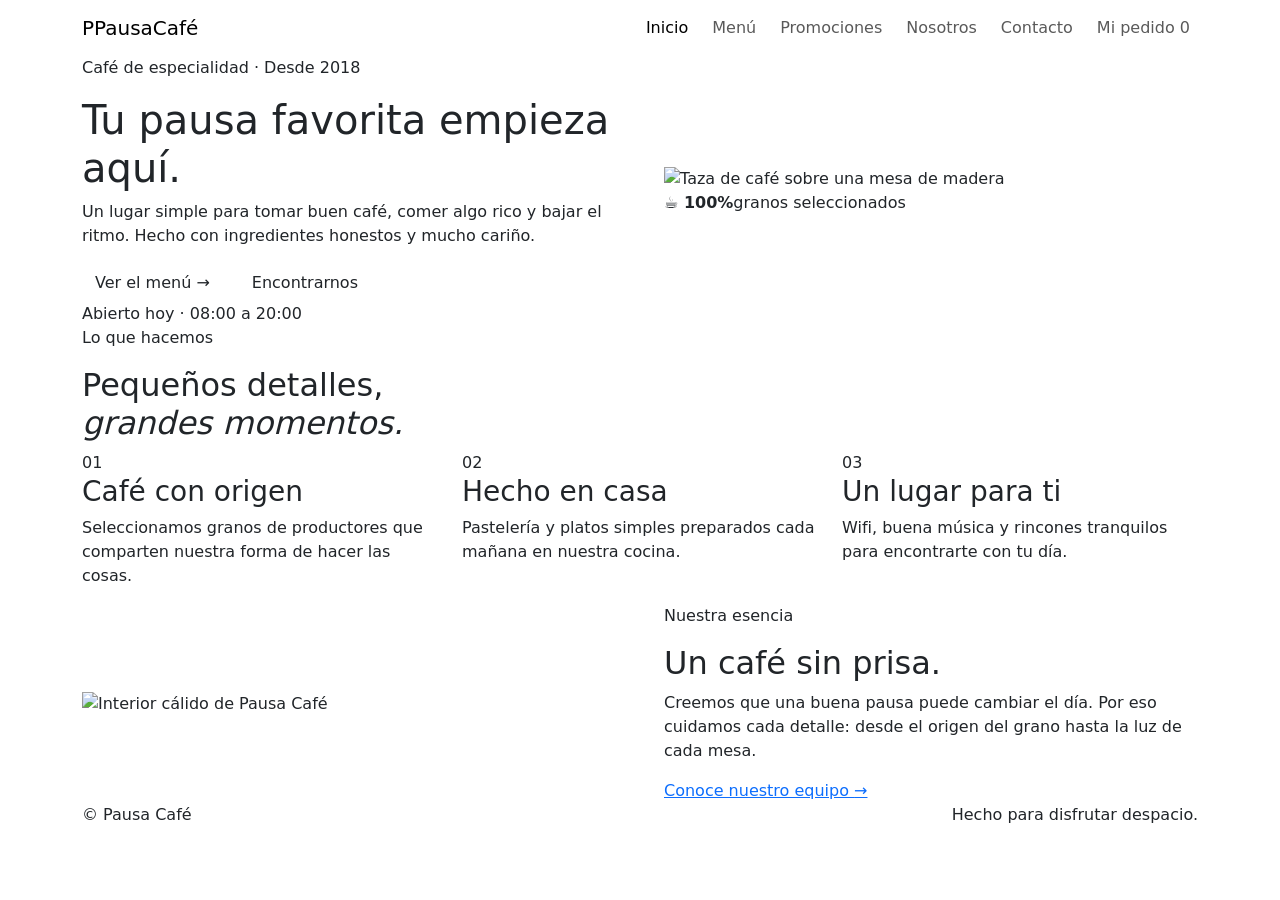
==== Sprint 1/Pagina de prueba/pages/index.html @ 15c8da23 "Portal web v1" ====
<!doctype html>
<html lang="es">
<head>
  <meta charset="utf-8">
  <meta name="viewport" content="width=device-width, initial-scale=1">
  <meta name="description" content="Pausa Café: café de especialidad, pastelería artesanal y un espacio para disfrutar.">
  <title>Pausa Café | Inicio</title>
  <link rel="preconnect" href="https://fonts.googleapis.com">
  <link rel="preconnect" href="https://fonts.gstatic.com" crossorigin>
  <link href="https://fonts.googleapis.com/css2?family=DM+Sans:wght@400;500;600;700&family=Playfair+Display:wght@600;700&display=swap" rel="stylesheet">
  <link href="https://cdn.jsdelivr.net/npm/bootstrap@5.3.3/dist/css/bootstrap.min.css" rel="stylesheet">
  <link rel="stylesheet" href="css/styles.css">
</head>
<body>
  <header class="site-header">
    <nav class="navbar navbar-expand-lg">
      <div class="container">
        <a class="navbar-brand" href="index.html"><span class="brand-mark">P</span><span>Pausa<span class="brand-light">Café</span></span></a>
        <button class="navbar-toggler" type="button" data-bs-toggle="collapse" data-bs-target="#mainNav" aria-label="Abrir navegación"><span class="navbar-toggler-icon"></span></button>
        <div class="collapse navbar-collapse" id="mainNav">
          <ul class="navbar-nav ms-auto align-items-lg-center gap-lg-2">
            <li class="nav-item"><a class="nav-link active" href="index.html">Inicio</a></li>
            <li class="nav-item"><a class="nav-link" href="menu.html">Menú</a></li>
            <li class="nav-item"><a class="nav-link" href="promociones.html">Promociones</a></li>
            <li class="nav-item"><a class="nav-link" href="equipo.html">Nosotros</a></li>
            <li class="nav-item"><a class="nav-link" href="contacto.html">Contacto</a></li>
            <li class="nav-item"><a class="nav-link nav-reserve" href="reservas.html">Mi pedido <span class="cart-count">0</span></a></li>
          </ul>
        </div>
      </div>
    </nav>
  </header>

  <main>
    <section class="hero container">
      <div class="row align-items-center g-5">
        <div class="col-lg-6">
          <p class="eyebrow">Café de especialidad · Desde 2018</p>
          <h1>Tu pausa favorita empieza aquí.</h1>
          <p class="hero-copy">Un lugar simple para tomar buen café, comer algo rico y bajar el ritmo. Hecho con ingredientes honestos y mucho cariño.</p>
          <div class="d-flex flex-wrap gap-3">
            <a class="btn btn-coffee" href="menu.html">Ver el menú <span aria-hidden="true">→</span></a>
            <a class="btn btn-quiet" href="contacto.html">Encontrarnos</a>
          </div>
          <div class="hero-note"><span class="status-dot"></span><span>Abierto hoy · 08:00 a 20:00</span></div>
        </div>
        <div class="col-lg-6">
          <div class="hero-image-wrap">
            <img src="assets/images/hero.jpg" alt="Taza de café sobre una mesa de madera" class="hero-image">
            <div class="floating-card"><strong>☕ 100%</strong><span>granos seleccionados</span></div>
          </div>
        </div>
      </div>
    </section>

    <section class="container section-space">
      <div class="section-heading">
        <p class="eyebrow">Lo que hacemos</p>
        <h2>Pequeños detalles,<br><em>grandes momentos.</em></h2>
      </div>
      <div class="row g-4">
        <div class="col-md-4"><article class="feature-card"><span class="feature-number">01</span><h3>Café con origen</h3><p>Seleccionamos granos de productores que comparten nuestra forma de hacer las cosas.</p></article></div>
        <div class="col-md-4"><article class="feature-card"><span class="feature-number">02</span><h3>Hecho en casa</h3><p>Pastelería y platos simples preparados cada mañana en nuestra cocina.</p></article></div>
        <div class="col-md-4"><article class="feature-card"><span class="feature-number">03</span><h3>Un lugar para ti</h3><p>Wifi, buena música y rincones tranquilos para encontrarte con tu día.</p></article></div>
      </div>
    </section>

    <section class="story-section">
      <div class="container">
        <div class="row align-items-center g-5">
          <div class="col-lg-5"><img class="story-image" src="assets/images/interior.jpg" alt="Interior cálido de Pausa Café"></div>
          <div class="col-lg-6 offset-lg-1"><p class="eyebrow">Nuestra esencia</p><h2>Un café sin prisa.</h2><p class="body-copy">Creemos que una buena pausa puede cambiar el día. Por eso cuidamos cada detalle: desde el origen del grano hasta la luz de cada mesa.</p><a href="equipo.html" class="text-link">Conoce nuestro equipo <span>→</span></a></div>
        </div>
      </div>
    </section>
  </main>
  <footer class="site-footer"><div class="container d-flex flex-wrap justify-content-between gap-3"><span>© <span data-year></span> Pausa Café</span><span>Hecho para disfrutar despacio.</span></div></footer>
  <script src="https://cdn.jsdelivr.net/npm/bootstrap@5.3.3/dist/js/bootstrap.bundle.min.js"></script>
  <script src="js/main.js"></script>
</body>
</html>
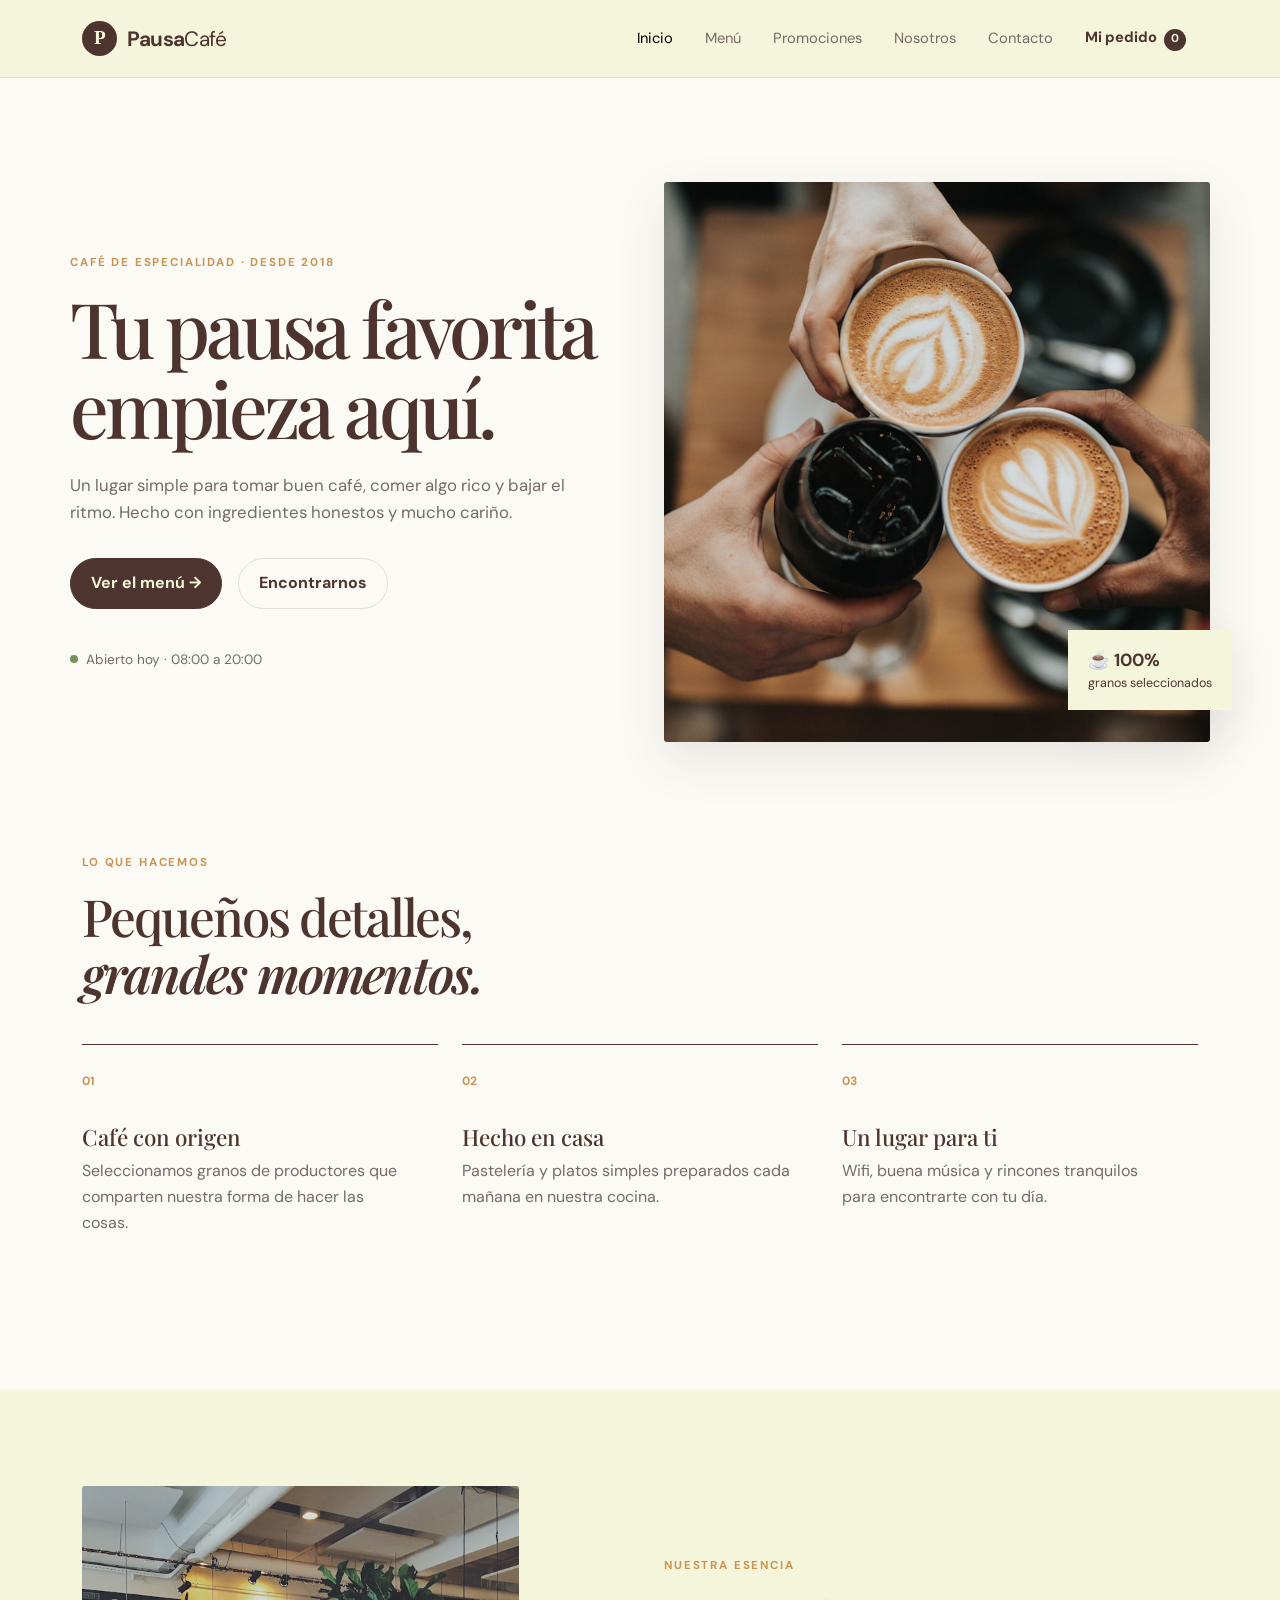
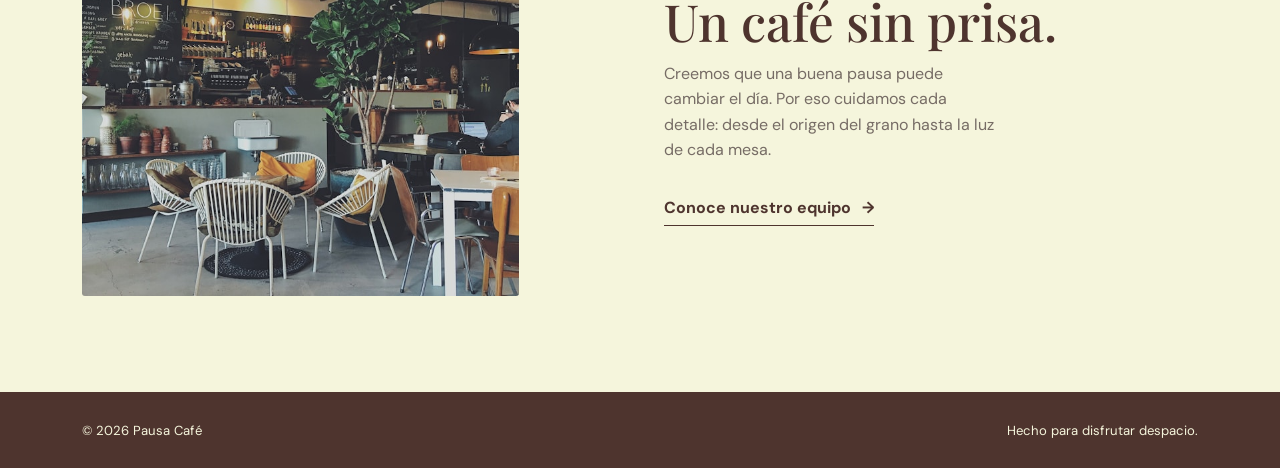
==== commit 107bd175: "correciones de identación y estructura" ====
--- a/Sprint 1/Pagina de prueba/pages/index.html
+++ b/Sprint 1/Pagina de prueba/pages/index.html
@@ -9,7 +9,7 @@
   <link rel="preconnect" href="https://fonts.gstatic.com" crossorigin>
   <link href="https://fonts.googleapis.com/css2?family=DM+Sans:wght@400;500;600;700&family=Playfair+Display:wght@600;700&display=swap" rel="stylesheet">
   <link href="https://cdn.jsdelivr.net/npm/bootstrap@5.3.3/dist/css/bootstrap.min.css" rel="stylesheet">
-  <link rel="stylesheet" href="css/styles.css">
+  <link rel="stylesheet" href="../css/styles.css">
 </head>
 <body>
   <header class="site-header">
@@ -46,7 +46,7 @@
         </div>
         <div class="col-lg-6">
           <div class="hero-image-wrap">
-            <img src="assets/images/hero.jpg" alt="Taza de café sobre una mesa de madera" class="hero-image">
+            <img src="../assets/images/hero.jpg" alt="Taza de café sobre una mesa de madera" class="hero-image">
             <div class="floating-card"><strong>☕ 100%</strong><span>granos seleccionados</span></div>
           </div>
         </div>
@@ -68,7 +68,7 @@
     <section class="story-section">
       <div class="container">
         <div class="row align-items-center g-5">
-          <div class="col-lg-5"><img class="story-image" src="assets/images/interior.jpg" alt="Interior cálido de Pausa Café"></div>
+          <div class="col-lg-5"><img class="story-image" src="../assets/images/interior.jpg" alt="Interior cálido de Pausa Café"></div>
           <div class="col-lg-6 offset-lg-1"><p class="eyebrow">Nuestra esencia</p><h2>Un café sin prisa.</h2><p class="body-copy">Creemos que una buena pausa puede cambiar el día. Por eso cuidamos cada detalle: desde el origen del grano hasta la luz de cada mesa.</p><a href="equipo.html" class="text-link">Conoce nuestro equipo <span>→</span></a></div>
         </div>
       </div>
@@ -76,6 +76,6 @@
   </main>
   <footer class="site-footer"><div class="container d-flex flex-wrap justify-content-between gap-3"><span>© <span data-year></span> Pausa Café</span><span>Hecho para disfrutar despacio.</span></div></footer>
   <script src="https://cdn.jsdelivr.net/npm/bootstrap@5.3.3/dist/js/bootstrap.bundle.min.js"></script>
-  <script src="js/main.js"></script>
+  <script src="../js/main.js"></script>
 </body>
 </html>
--- a/Sprint 1/Pagina de prueba/css/styles.css
+++ b/Sprint 1/Pagina de prueba/css/styles.css
@@ -0,0 +1,620 @@
+:root {
+	--cream: #f5f5dc;
+	--paper: #fbfaf5;
+	--coffee: #4e342e;
+	--coffee-dark: #36231f;
+	--ink: #171310;
+	--muted: #766c65;
+	--line: #e5dfd5;
+	--accent: #c89454;
+	--shadow: 0 18px 50px rgba(78, 52, 46, 0.1);
+}
+* {
+	box-sizing: border-box;
+}
+body {
+	margin: 0;
+	background: var(--paper);
+	color: var(--ink);
+	font-family: "DM Sans", Arial, sans-serif;
+	line-height: 1.6;
+}
+h1,
+h2,
+h3,
+p {
+	margin-top: 0;
+}
+h1,
+h2 {
+	font-family: "Playfair Display", Georgia, serif;
+	color: var(--coffee);
+}
+a {
+	color: inherit;
+	text-decoration: none;
+}
+.site-header {
+	position: sticky;
+	top: 0;
+	z-index: 10;
+	background: rgba(251, 250, 245, 0.93);
+	border-bottom: 1px solid var(--line);
+	backdrop-filter: blur(12px);
+}
+.navbar {
+	padding: 1rem 0;
+	background: var(--cream);
+}
+.navbar-brand {
+	display: flex;
+	align-items: center;
+	gap: 0.65rem;
+	color: var(--coffee);
+	font-size: 1.3rem;
+	font-weight: 700;
+	letter-spacing: -0.03em;
+}
+.brand-mark {
+	display: grid;
+	place-items: center;
+	width: 35px;
+	height: 35px;
+	border-radius: 50%;
+	background: var(--coffee);
+	color: var(--cream);
+	font-family: Georgia, serif;
+	font-size: 1.2rem;
+}
+.brand-light {
+	font-weight: 400;
+}
+.nav-link {
+	color: var(--muted);
+	font-size: 0.92rem;
+	padding: 0.55rem 0.75rem !important;
+}
+.nav-link:hover,
+.nav-link.active {
+	color: var(--coffee);
+}
+.nav-reserve {
+	color: var(--coffee);
+	font-weight: 700;
+}
+.cart-count {
+	display: inline-grid;
+	place-items: center;
+	min-width: 22px;
+	height: 22px;
+	margin-left: 0.25rem;
+	border-radius: 50%;
+	background: var(--coffee);
+	color: var(--cream);
+	font-size: 0.72rem;
+}
+.navbar-toggler {
+	border: 1px solid var(--line);
+}
+.hero {
+	padding: 6.5rem 0 7rem;
+}
+.eyebrow {
+	margin-bottom: 1rem;
+	color: var(--accent);
+	font-size: 0.72rem;
+	font-weight: 700;
+	letter-spacing: 0.16em;
+	text-transform: uppercase;
+}
+.hero h1,
+.page-intro h1 {
+	font-size: clamp(3rem, 6vw, 5.4rem);
+	line-height: 1.04;
+	letter-spacing: -0.055em;
+	margin-bottom: 1.5rem;
+}
+.hero h1 em,
+.page-intro h1 em,
+h2 em {
+	font-weight: 600;
+}
+.hero-copy {
+	max-width: 500px;
+	color: var(--muted);
+	font-size: 1.05rem;
+	margin-bottom: 2rem;
+}
+.btn {
+	border-radius: 99px;
+	padding: 0.78rem 1.25rem;
+	font-weight: 700;
+}
+.btn-coffee {
+	background: var(--coffee);
+	color: var(--cream);
+	border: 1px solid var(--coffee);
+}
+.btn-coffee:hover {
+	background: var(--coffee-dark);
+	color: var(--cream);
+}
+.btn-quiet {
+	border: 1px solid var(--line);
+	color: var(--coffee);
+}
+.btn-quiet:hover {
+	border-color: var(--coffee);
+	color: var(--coffee);
+}
+.btn-cream {
+	background: var(--cream);
+	color: var(--coffee);
+}
+.hero-note {
+	display: flex;
+	align-items: center;
+	gap: 0.5rem;
+	margin-top: 2.5rem;
+	color: var(--muted);
+	font-size: 0.85rem;
+}
+.status-dot {
+	width: 8px;
+	height: 8px;
+	border-radius: 50%;
+	background: #73935a;
+}
+.hero-image-wrap {
+	position: relative;
+}
+.hero-image,
+.story-image {
+	width: 100%;
+	height: 560px;
+	object-fit: cover;
+	border-radius: 3px;
+	box-shadow: var(--shadow);
+}
+.floating-card {
+	position: absolute;
+	right: -1.4rem;
+	bottom: 2rem;
+	display: flex;
+	flex-direction: column;
+	padding: 1rem 1.25rem;
+	background: var(--cream);
+	color: var(--coffee);
+	box-shadow: var(--shadow);
+	font-size: 0.78rem;
+}
+.floating-card strong {
+	font-size: 1.1rem;
+}
+.section-space {
+	padding-bottom: 7rem;
+}
+.section-heading {
+	margin-bottom: 2.7rem;
+}
+.section-heading h2 {
+	font-size: clamp(2.3rem, 4vw, 3.8rem);
+	line-height: 1.1;
+	letter-spacing: -0.04em;
+}
+.feature-card {
+	height: 100%;
+	padding: 1.7rem 0;
+	border-top: 1px solid var(--coffee);
+}
+.feature-number {
+	display: block;
+	margin-bottom: 2rem;
+	color: var(--accent);
+	font-size: 0.75rem;
+	font-weight: 700;
+}
+.feature-card h3 {
+	color: var(--coffee);
+	font-family: "Playfair Display", Georgia, serif;
+	font-size: 1.4rem;
+}
+.feature-card p,
+.body-copy {
+	color: var(--muted);
+	max-width: 330px;
+}
+.story-section {
+	padding: 6rem 0;
+	background: var(--cream);
+}
+.story-image {
+	height: 410px;
+	box-shadow: none;
+}
+.story-section h2 {
+	font-size: clamp(2.5rem, 4vw, 4rem);
+}
+.text-link {
+	display: inline-flex;
+	gap: 0.7rem;
+	margin-top: 1rem;
+	color: var(--coffee);
+	font-weight: 700;
+	border-bottom: 1px solid var(--coffee);
+	padding-bottom: 0.3rem;
+}
+.page-content {
+	padding-top: 5.5rem;
+	padding-bottom: 7rem;
+	min-height: calc(100vh - 75px);
+}
+.page-intro {
+	max-width: 680px;
+	margin-bottom: 4rem;
+}
+.page-intro > p:last-child {
+	max-width: 510px;
+	color: var(--muted);
+	font-size: 1.05rem;
+}
+.menu-category {
+	margin-bottom: 5rem;
+}
+.category-heading {
+	display: flex;
+	align-items: baseline;
+	justify-content: space-between;
+	border-bottom: 1px solid var(--coffee);
+	margin-bottom: 1.5rem;
+}
+.category-heading h2 {
+	font-size: 2rem;
+}
+.category-heading span {
+	color: var(--muted);
+	font-size: 0.85rem;
+}
+.product-card {
+	height: 100%;
+	overflow: hidden;
+	background: #fff;
+	border: 1px solid var(--line);
+	transition:
+		transform 0.25s,
+		box-shadow 0.25s;
+}
+.product-card:hover,
+.team-card:hover {
+	transform: translateY(-5px);
+	box-shadow: var(--shadow);
+}
+.product-card img {
+	width: 100%;
+	height: 220px;
+	object-fit: cover;
+}
+.product-info {
+	padding: 1.15rem;
+}
+.product-info h3 {
+	margin-bottom: 0.35rem;
+	color: var(--coffee);
+	font-size: 1.1rem;
+}
+.product-info p {
+	min-height: 48px;
+	margin-bottom: 1.2rem;
+	color: var(--muted);
+	font-size: 0.88rem;
+}
+.product-bottom {
+	display: flex;
+	align-items: center;
+	justify-content: space-between;
+	gap: 1rem;
+}
+.product-bottom strong {
+	color: var(--coffee);
+	font-size: 1.1rem;
+}
+.add-button {
+	border: 0;
+	border-bottom: 1px solid var(--coffee);
+	background: none;
+	color: var(--coffee);
+	font-size: 0.82rem;
+	font-weight: 700;
+	padding: 0.2rem 0;
+}
+.horizontal-card {
+	display: flex;
+}
+.horizontal-card img {
+	width: 42%;
+	height: 150px;
+}
+.horizontal-card .product-info {
+	flex: 1;
+}
+.horizontal-card .product-info p {
+	min-height: auto;
+}
+.promo-card {
+	height: 100%;
+	overflow: hidden;
+	background: #fff;
+	border: 1px solid var(--line);
+}
+.promo-card > img {
+	width: 100%;
+	height: 300px;
+	object-fit: cover;
+}
+.promo-content {
+	padding: 1.8rem;
+}
+.promo-content h2 {
+	font-size: 2rem;
+}
+.promo-content p {
+	color: var(--muted);
+}
+.pill {
+	display: inline-block;
+	margin-bottom: 1rem;
+	padding: 0.35rem 0.7rem;
+	border-radius: 99px;
+	background: var(--cream);
+	color: var(--coffee);
+	font-size: 0.72rem;
+	font-weight: 700;
+}
+.promo-dark {
+	display: flex;
+	align-items: center;
+	min-height: 100%;
+	background: var(--coffee);
+	color: var(--cream);
+}
+.promo-dark h2,
+.promo-dark p {
+	color: var(--cream);
+}
+.pill-light {
+	background: rgba(245, 245, 220, 0.15);
+	color: var(--cream);
+}
+.team-card {
+	height: 100%;
+	overflow: hidden;
+	background: #fff;
+	border: 1px solid var(--line);
+	transition:
+		transform 0.25s,
+		box-shadow 0.25s;
+}
+.team-card img {
+	width: 100%;
+	height: 310px;
+	object-fit: cover;
+	filter: saturate(0.8);
+}
+.team-card div {
+	padding: 1.15rem;
+}
+.team-card h2 {
+	font-size: 1.45rem;
+	margin-bottom: 0.25rem;
+}
+.team-card p {
+	margin: 0;
+	color: var(--muted);
+	font-size: 0.88rem;
+}
+.contact-form,
+.reservation-box {
+	padding: 2rem;
+	background: #fff;
+	border: 1px solid var(--line);
+}
+label {
+	display: block;
+	margin-bottom: 0.4rem;
+	color: var(--coffee);
+	font-size: 0.85rem;
+	font-weight: 700;
+}
+input,
+textarea {
+	width: 100%;
+	margin-bottom: 1.25rem;
+	padding: 0.8rem 0;
+	border: 0;
+	border-bottom: 1px solid var(--line);
+	border-radius: 0;
+	outline: 0;
+	font: inherit;
+	color: var(--ink);
+}
+input:focus,
+textarea:focus {
+	border-bottom-color: var(--coffee);
+}
+.contact-details {
+	border-top: 1px solid var(--coffee);
+}
+.contact-details h2 {
+	margin-top: 1.6rem;
+	font-family: "DM Sans", Arial, sans-serif;
+	font-size: 0.78rem;
+	font-weight: 700;
+	letter-spacing: 0.1em;
+	text-transform: uppercase;
+}
+.contact-details p {
+	color: var(--muted);
+}
+.contact-details a {
+	color: var(--coffee);
+	text-decoration: underline;
+}
+.reservation-box h2 {
+	margin-bottom: 1.7rem;
+	font-size: 1.8rem;
+}
+.total-line {
+	display: flex;
+	justify-content: space-between;
+	margin: 1rem 0 1.5rem;
+	padding-top: 1rem;
+	border-top: 1px solid var(--line);
+	color: var(--muted);
+}
+.total-line strong {
+	color: var(--coffee);
+	font-size: 1.3rem;
+}
+.form-hint {
+	margin: 1rem 0 0;
+	color: var(--muted);
+	font-size: 0.75rem;
+	text-align: center;
+}
+.cart-list {
+	display: flex;
+	flex-direction: column;
+	gap: 1rem;
+}
+.empty-cart {
+	padding: 2.5rem;
+	border: 1px dashed var(--line);
+	color: var(--muted);
+	text-align: center;
+}
+.cart-item {
+	display: grid;
+	grid-template-columns: 72px 1fr auto;
+	align-items: center;
+	gap: 1rem;
+	padding: 1rem;
+	background: #fff;
+	border: 1px solid var(--line);
+}
+.cart-item img {
+	width: 72px;
+	height: 72px;
+	object-fit: cover;
+}
+.cart-item h3 {
+	margin: 0;
+	color: var(--coffee);
+	font-family: "DM Sans", Arial, sans-serif;
+	font-size: 1rem;
+}
+.cart-item p {
+	margin: 0;
+	color: var(--muted);
+	font-size: 0.82rem;
+}
+.quantity-controls {
+	display: flex;
+	align-items: center;
+	gap: 0.5rem;
+}
+.quantity-controls button {
+	width: 28px;
+	height: 28px;
+	border: 1px solid var(--line);
+	background: var(--paper);
+	color: var(--coffee);
+}
+.remove-item {
+	border: 0;
+	background: none;
+	color: #9b5d55;
+	font-size: 0.76rem;
+}
+.toast-message {
+	position: fixed;
+	right: 1.5rem;
+	bottom: 1.5rem;
+	z-index: 20;
+	padding: 0.8rem 1.1rem;
+	background: var(--coffee);
+	color: var(--cream);
+	opacity: 0;
+	transform: translateY(10px);
+	transition: 0.25s;
+	pointer-events: none;
+}
+.toast-message.show {
+	opacity: 1;
+	transform: translateY(0);
+}
+.site-footer {
+	padding: 1.7rem 0;
+	background: var(--coffee);
+	color: var(--cream);
+	font-size: 0.82rem;
+}
+@media (max-width: 991px) {
+	.navbar-collapse {
+		padding-top: 1rem;
+	}
+	.hero {
+		padding: 4rem 0 5rem;
+	}
+	.hero-image {
+		height: 440px;
+	}
+	.floating-card {
+		right: 1rem;
+	}
+	.story-section {
+		padding: 4rem 0;
+	}
+	.page-content {
+		padding-top: 4rem;
+	}
+}
+@media (max-width: 575px) {
+	.hero h1,
+	.page-intro h1 {
+		font-size: 3rem;
+	}
+	.hero-image {
+		height: 350px;
+	}
+	.floating-card {
+		bottom: 1rem;
+	}
+	.category-heading {
+		display: block;
+	}
+	.category-heading span {
+		display: block;
+		margin-bottom: 1rem;
+	}
+	.horizontal-card {
+		display: block;
+	}
+	.horizontal-card img {
+		width: 100%;
+		height: 200px;
+	}
+	.cart-item {
+		grid-template-columns: 56px 1fr;
+	}
+	.cart-item img {
+		width: 56px;
+		height: 56px;
+	}
+	.quantity-controls {
+		grid-column: 2;
+		justify-content: space-between;
+	}
+	.remove-item {
+		justify-self: end;
+	}
+}
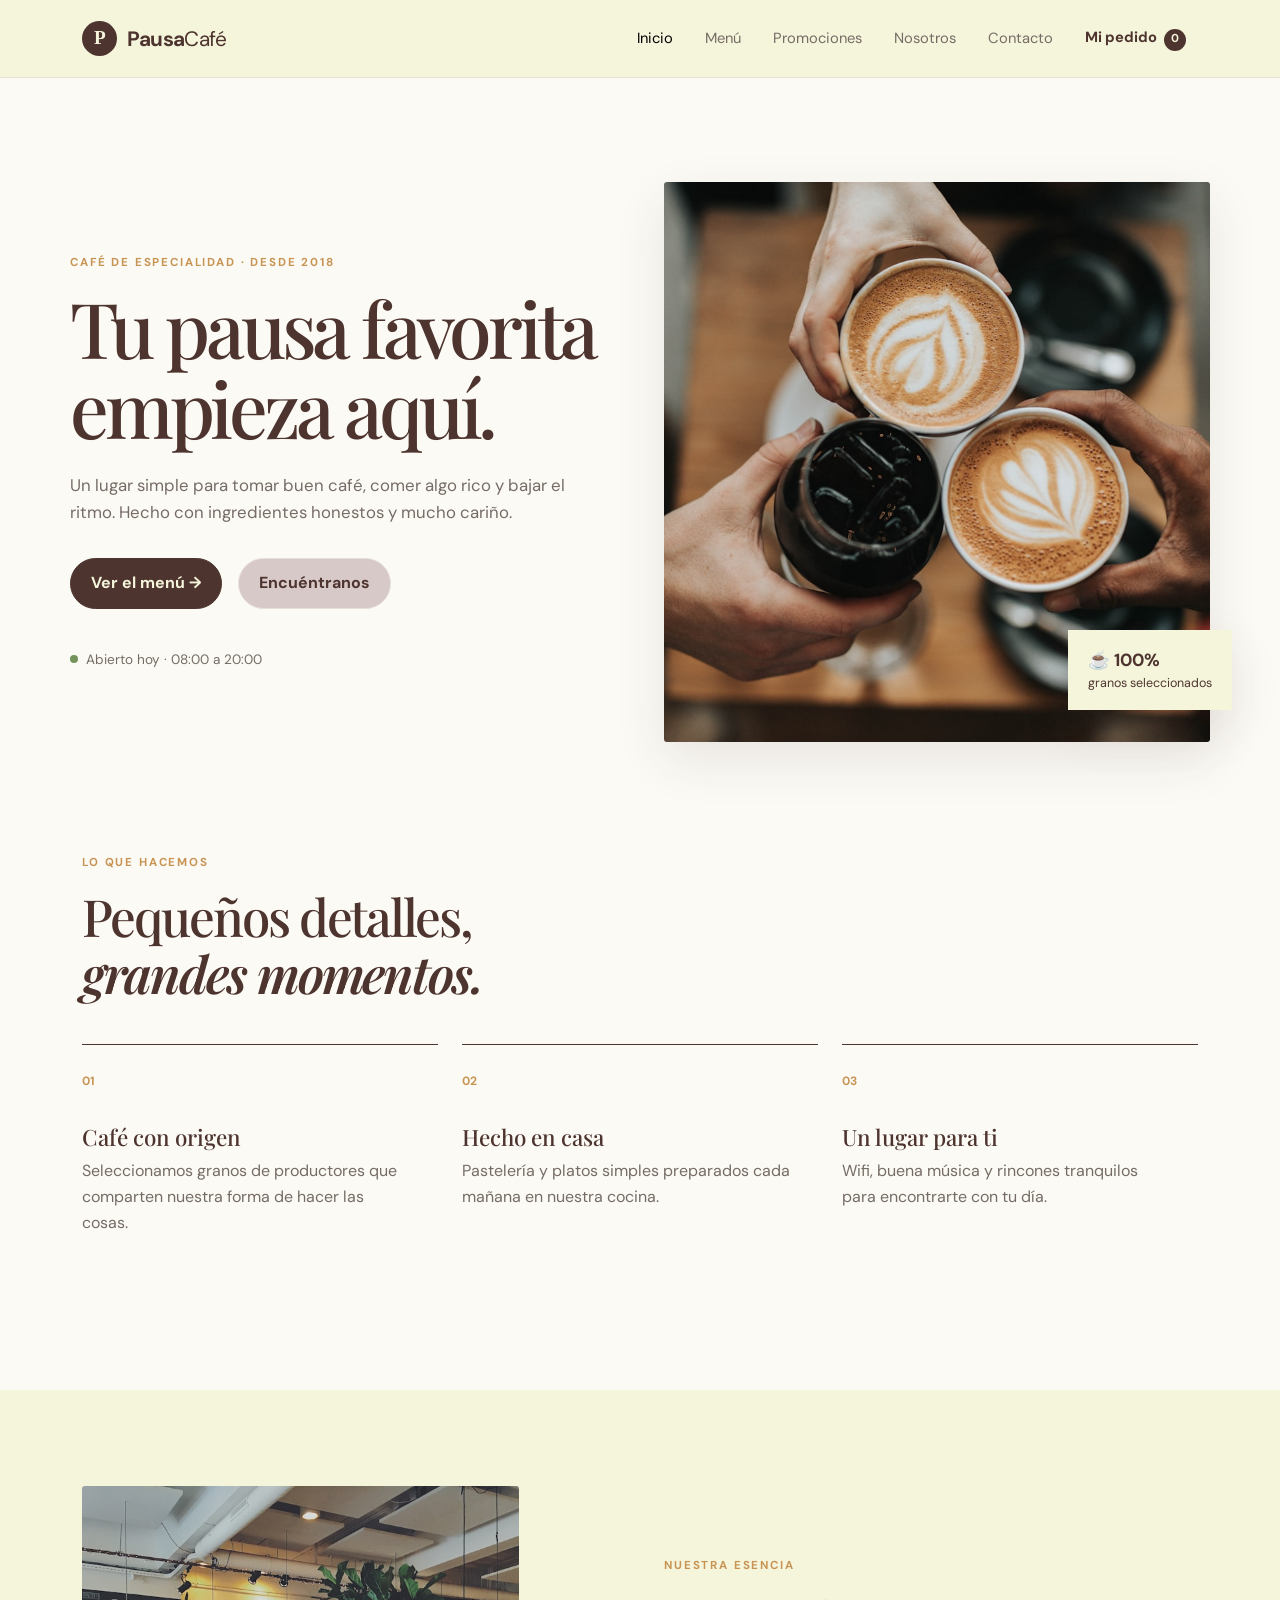
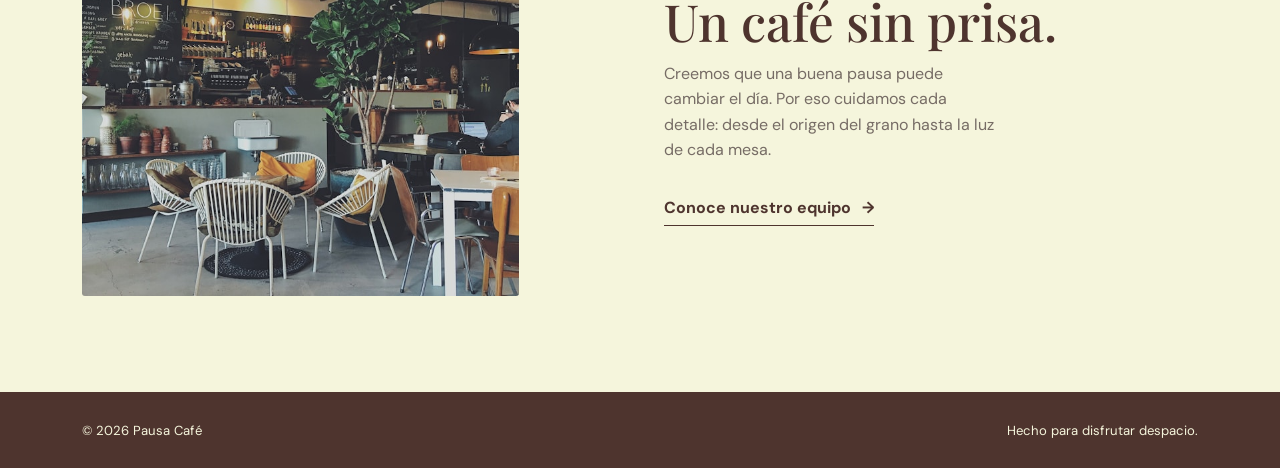
==== commit 384ceee3: "Correciones de validaciones y diseño en contacto y reservas" ====
--- a/Sprint 1/Pagina de prueba/pages/index.html
+++ b/Sprint 1/Pagina de prueba/pages/index.html
@@ -1,22 +1,43 @@
 <!doctype html>
 <html lang="es">
+
 <head>
   <meta charset="utf-8">
   <meta name="viewport" content="width=device-width, initial-scale=1">
-  <meta name="description" content="Pausa Café: café de especialidad, pastelería artesanal y un espacio para disfrutar.">
+  <meta name="description"
+    content="Pausa Café: café de especialidad, pastelería artesanal y un espacio para disfrutar.">
   <title>Pausa Café | Inicio</title>
+
+  <!-- Tipografías de Google Fonts: DM Sans para cuerpo y Playfair Display para títulos -->
   <link rel="preconnect" href="https://fonts.googleapis.com">
   <link rel="preconnect" href="https://fonts.gstatic.com" crossorigin>
-  <link href="https://fonts.googleapis.com/css2?family=DM+Sans:wght@400;500;600;700&family=Playfair+Display:wght@600;700&display=swap" rel="stylesheet">
+  <link
+    href="https://fonts.googleapis.com/css2?family=DM+Sans:wght@400;500;600;700&family=Playfair+Display:wght@600;700&display=swap"
+    rel="stylesheet">
+
+  <!-- Framework Bootstrap 5.3.3 para estructura y diseño responsivo -->
   <link href="https://cdn.jsdelivr.net/npm/bootstrap@5.3.3/dist/css/bootstrap.min.css" rel="stylesheet">
+
+  <!-- Estilos globales personalizados -->
   <link rel="stylesheet" href="../css/styles.css">
 </head>
+
 <body>
+  <!-- ==========================================
+       Encabezado y Barra de Navegación Principal
+       ========================================== -->
   <header class="site-header">
     <nav class="navbar navbar-expand-lg">
       <div class="container">
-        <a class="navbar-brand" href="index.html"><span class="brand-mark">P</span><span>Pausa<span class="brand-light">Café</span></span></a>
-        <button class="navbar-toggler" type="button" data-bs-toggle="collapse" data-bs-target="#mainNav" aria-label="Abrir navegación"><span class="navbar-toggler-icon"></span></button>
+        <!-- Logotipo / Identidad de marca -->
+        <a class="navbar-brand" href="index.html"><span class="brand-mark">P</span><span>Pausa<span
+              class="brand-light">Café</span></span></a>
+
+        <!-- Botón toggle para menú móvil -->
+        <button class="navbar-toggler" type="button" data-bs-toggle="collapse" data-bs-target="#mainNav"
+          aria-label="Abrir navegación"><span class="navbar-toggler-icon"></span></button>
+
+        <!-- Enlaces de navegación -->
         <div class="collapse navbar-collapse" id="mainNav">
           <ul class="navbar-nav ms-auto align-items-lg-center gap-lg-2">
             <li class="nav-item"><a class="nav-link active" href="index.html">Inicio</a></li>
@@ -24,24 +45,31 @@
             <li class="nav-item"><a class="nav-link" href="promociones.html">Promociones</a></li>
             <li class="nav-item"><a class="nav-link" href="equipo.html">Nosotros</a></li>
             <li class="nav-item"><a class="nav-link" href="contacto.html">Contacto</a></li>
-            <li class="nav-item"><a class="nav-link nav-reserve" href="reservas.html">Mi pedido <span class="cart-count">0</span></a></li>
+            <li class="nav-item"><a class="nav-link nav-reserve" href="reservas.html">Mi pedido <span
+                  class="cart-count">0</span></a></li>
           </ul>
         </div>
       </div>
     </nav>
   </header>
 
+  <!-- ==========================================
+       Contenido Principal
+       ========================================== -->
   <main>
+    <!-- Sección Hero: Mensaje de bienvenida y llamada a la acción -->
     <section class="hero container">
       <div class="row align-items-center g-5">
         <div class="col-lg-6">
           <p class="eyebrow">Café de especialidad · Desde 2018</p>
           <h1>Tu pausa favorita empieza aquí.</h1>
-          <p class="hero-copy">Un lugar simple para tomar buen café, comer algo rico y bajar el ritmo. Hecho con ingredientes honestos y mucho cariño.</p>
+          <p class="hero-copy">Un lugar simple para tomar buen café, comer algo rico y bajar el ritmo. Hecho con
+            ingredientes honestos y mucho cariño.</p>
           <div class="d-flex flex-wrap gap-3">
             <a class="btn btn-coffee" href="menu.html">Ver el menú <span aria-hidden="true">→</span></a>
-            <a class="btn btn-quiet" href="contacto.html">Encontrarnos</a>
+            <a class="btn btn-quiet" href="contacto.html">Encuéntranos</a>
           </div>
+          <!-- Estado de apertura y horario -->
           <div class="hero-note"><span class="status-dot"></span><span>Abierto hoy · 08:00 a 20:00</span></div>
         </div>
         <div class="col-lg-6">
@@ -53,29 +81,65 @@
       </div>
     </section>
 
+    <!-- Sección Características: Pilares y valores de la cafetería -->
     <section class="container section-space">
       <div class="section-heading">
         <p class="eyebrow">Lo que hacemos</p>
         <h2>Pequeños detalles,<br><em>grandes momentos.</em></h2>
       </div>
       <div class="row g-4">
-        <div class="col-md-4"><article class="feature-card"><span class="feature-number">01</span><h3>Café con origen</h3><p>Seleccionamos granos de productores que comparten nuestra forma de hacer las cosas.</p></article></div>
-        <div class="col-md-4"><article class="feature-card"><span class="feature-number">02</span><h3>Hecho en casa</h3><p>Pastelería y platos simples preparados cada mañana en nuestra cocina.</p></article></div>
-        <div class="col-md-4"><article class="feature-card"><span class="feature-number">03</span><h3>Un lugar para ti</h3><p>Wifi, buena música y rincones tranquilos para encontrarte con tu día.</p></article></div>
+        <div class="col-md-4">
+          <article class="feature-card"><span class="feature-number">01</span>
+            <h3>Café con origen</h3>
+            <p>Seleccionamos granos de productores que comparten nuestra forma de hacer las cosas.</p>
+          </article>
+        </div>
+        <div class="col-md-4">
+          <article class="feature-card"><span class="feature-number">02</span>
+            <h3>Hecho en casa</h3>
+            <p>Pastelería y platos simples preparados cada mañana en nuestra cocina.</p>
+          </article>
+        </div>
+        <div class="col-md-4">
+          <article class="feature-card"><span class="feature-number">03</span>
+            <h3>Un lugar para ti</h3>
+            <p>Wifi, buena música y rincones tranquilos para encontrarte con tu día.</p>
+          </article>
+        </div>
       </div>
     </section>
 
+    <!-- Sección Historia y Filosofía -->
     <section class="story-section">
       <div class="container">
         <div class="row align-items-center g-5">
-          <div class="col-lg-5"><img class="story-image" src="../assets/images/interior.jpg" alt="Interior cálido de Pausa Café"></div>
-          <div class="col-lg-6 offset-lg-1"><p class="eyebrow">Nuestra esencia</p><h2>Un café sin prisa.</h2><p class="body-copy">Creemos que una buena pausa puede cambiar el día. Por eso cuidamos cada detalle: desde el origen del grano hasta la luz de cada mesa.</p><a href="equipo.html" class="text-link">Conoce nuestro equipo <span>→</span></a></div>
+          <div class="col-lg-5"><img class="story-image" src="../assets/images/interior.jpg"
+              alt="Interior cálido de Pausa Café"></div>
+          <div class="col-lg-6 offset-lg-1">
+            <p class="eyebrow">Nuestra esencia</p>
+            <h2>Un café sin prisa.</h2>
+            <p class="body-copy">Creemos que una buena pausa puede cambiar el día. Por eso cuidamos cada detalle: desde
+              el origen del grano hasta la luz de cada mesa.</p>
+            <a href="equipo.html" class="text-link">Conoce nuestro equipo <span>→</span></a>
+          </div>
         </div>
       </div>
     </section>
   </main>
-  <footer class="site-footer"><div class="container d-flex flex-wrap justify-content-between gap-3"><span>© <span data-year></span> Pausa Café</span><span>Hecho para disfrutar despacio.</span></div></footer>
+
+  <!-- ==========================================
+       Pie de Página (Footer)
+       ========================================== -->
+  <footer class="site-footer">
+    <div class="container d-flex flex-wrap justify-content-between gap-3">
+      <span>© <span data-year></span> Pausa Café</span>
+      <span>Hecho para disfrutar despacio.</span>
+    </div>
+  </footer>
+
+  <!-- Scripts: Bootstrap Bundle y Lógica personalizada -->
   <script src="https://cdn.jsdelivr.net/npm/bootstrap@5.3.3/dist/js/bootstrap.bundle.min.js"></script>
   <script src="../js/main.js"></script>
 </body>
-</html>
+
+</html>
--- a/Sprint 1/Pagina de prueba/css/styles.css
+++ b/Sprint 1/Pagina de prueba/css/styles.css
@@ -1,17 +1,37 @@
+/**
+   ====================================================================
+	Pausa Café - Hoja de Estilos Principal (styles.css)
+   ====================================================================
+   1. Variables Globales y Paleta de Colores
+   ==================================================================== */
 :root {
 	--cream: #f5f5dc;
+	/* Tono crema cálido para fondos destacados */
 	--paper: #fbfaf5;
+	/* Blanco cálido estilo papel para fondo principal */
 	--coffee: #4e342e;
+	/* Tono café tostado para tipografía y botones primarios */
 	--coffee-dark: #36231f;
+	/* Tono café oscuro para estados hover */
 	--ink: #171310;
+	/* Tono casi negro para textos de alto contraste */
 	--muted: #766c65;
+	/* Tono gris cálido para textos secundarios y subtítulos */
 	--line: #e5dfd5;
+	/* Tono para bordes y separadores sutiles */
 	--accent: #c89454;
+	/* Tono dorado / caramelo para acentos y destacados */
 	--shadow: 0 18px 50px rgba(78, 52, 46, 0.1);
-}
+	/* Sombra suave con tinte café */
+}
+
+/* ====================================================================
+   2. Estilos Base, Reseteo y Tipografía
+   ==================================================================== */
 * {
 	box-sizing: border-box;
 }
+
 body {
 	margin: 0;
 	background: var(--paper);
@@ -19,21 +39,28 @@
 	font-family: "DM Sans", Arial, sans-serif;
 	line-height: 1.6;
 }
+
 h1,
 h2,
 h3,
 p {
 	margin-top: 0;
 }
+
 h1,
 h2 {
 	font-family: "Playfair Display", Georgia, serif;
 	color: var(--coffee);
 }
+
 a {
 	color: inherit;
 	text-decoration: none;
 }
+
+/* ====================================================================
+   3. Encabezado, Navbar y Navegación
+   ==================================================================== */
 .site-header {
 	position: sticky;
 	top: 0;
@@ -42,10 +69,12 @@
 	border-bottom: 1px solid var(--line);
 	backdrop-filter: blur(12px);
 }
+
 .navbar {
 	padding: 1rem 0;
 	background: var(--cream);
 }
+
 .navbar-brand {
 	display: flex;
 	align-items: center;
@@ -55,6 +84,7 @@
 	font-weight: 700;
 	letter-spacing: -0.03em;
 }
+
 .brand-mark {
 	display: grid;
 	place-items: center;
@@ -66,22 +96,27 @@
 	font-family: Georgia, serif;
 	font-size: 1.2rem;
 }
+
 .brand-light {
 	font-weight: 400;
 }
+
 .nav-link {
 	color: var(--muted);
 	font-size: 0.92rem;
 	padding: 0.55rem 0.75rem !important;
 }
+
 .nav-link:hover,
 .nav-link.active {
 	color: var(--coffee);
 }
+
 .nav-reserve {
 	color: var(--coffee);
 	font-weight: 700;
 }
+
 .cart-count {
 	display: inline-grid;
 	place-items: center;
@@ -93,12 +128,64 @@
 	color: var(--cream);
 	font-size: 0.72rem;
 }
+
 .navbar-toggler {
 	border: 1px solid var(--line);
 }
+
+/* ====================================================================
+   4. Botones y Elementos de Acción
+   ==================================================================== */
+.btn {
+	border-radius: 99px;
+	padding: 0.78rem 1.25rem;
+	font-weight: 700;
+}
+
+.btn-coffee {
+	background: var(--coffee);
+	color: var(--cream);
+	border: 1px solid var(--coffee);
+}
+
+.btn-coffee:hover {
+	background: var(--coffee-dark);
+	color: var(--cream);
+}
+
+.btn-quiet {
+	border: 1px solid var(--line);
+	color: var(--coffee);
+	background: rgb(216, 201, 201);
+}
+
+.btn-quiet:hover {
+	border-color: var(--coffee);
+	color: var(--coffee);
+}
+
+.btn-cream {
+	background: var(--cream);
+	color: var(--coffee);
+}
+
+.text-link {
+	display: inline-flex;
+	gap: 0.7rem;
+	margin-top: 1rem;
+	color: var(--coffee);
+	font-weight: 700;
+	border-bottom: 1px solid var(--coffee);
+	padding-bottom: 0.3rem;
+}
+
+/* ====================================================================
+   5. Sección Hero y Portada (Inicio)
+   ==================================================================== */
 .hero {
 	padding: 6.5rem 0 7rem;
 }
+
 .eyebrow {
 	margin-bottom: 1rem;
 	color: var(--accent);
@@ -107,6 +194,7 @@
 	letter-spacing: 0.16em;
 	text-transform: uppercase;
 }
+
 .hero h1,
 .page-intro h1 {
 	font-size: clamp(3rem, 6vw, 5.4rem);
@@ -114,43 +202,20 @@
 	letter-spacing: -0.055em;
 	margin-bottom: 1.5rem;
 }
+
 .hero h1 em,
 .page-intro h1 em,
 h2 em {
 	font-weight: 600;
 }
+
 .hero-copy {
 	max-width: 500px;
 	color: var(--muted);
 	font-size: 1.05rem;
 	margin-bottom: 2rem;
 }
-.btn {
-	border-radius: 99px;
-	padding: 0.78rem 1.25rem;
-	font-weight: 700;
-}
-.btn-coffee {
-	background: var(--coffee);
-	color: var(--cream);
-	border: 1px solid var(--coffee);
-}
-.btn-coffee:hover {
-	background: var(--coffee-dark);
-	color: var(--cream);
-}
-.btn-quiet {
-	border: 1px solid var(--line);
-	color: var(--coffee);
-}
-.btn-quiet:hover {
-	border-color: var(--coffee);
-	color: var(--coffee);
-}
-.btn-cream {
-	background: var(--cream);
-	color: var(--coffee);
-}
+
 .hero-note {
 	display: flex;
 	align-items: center;
@@ -159,15 +224,18 @@
 	color: var(--muted);
 	font-size: 0.85rem;
 }
+
 .status-dot {
 	width: 8px;
 	height: 8px;
 	border-radius: 50%;
 	background: #73935a;
 }
+
 .hero-image-wrap {
 	position: relative;
 }
+
 .hero-image,
 .story-image {
 	width: 100%;
@@ -176,6 +244,7 @@
 	border-radius: 3px;
 	box-shadow: var(--shadow);
 }
+
 .floating-card {
 	position: absolute;
 	right: -1.4rem;
@@ -188,25 +257,34 @@
 	box-shadow: var(--shadow);
 	font-size: 0.78rem;
 }
+
 .floating-card strong {
 	font-size: 1.1rem;
 }
+
+/* ====================================================================
+   6. Secciones Generales, Encabezados y Filosofía
+   ==================================================================== */
 .section-space {
 	padding-bottom: 7rem;
 }
+
 .section-heading {
 	margin-bottom: 2.7rem;
 }
+
 .section-heading h2 {
 	font-size: clamp(2.3rem, 4vw, 3.8rem);
 	line-height: 1.1;
 	letter-spacing: -0.04em;
 }
+
 .feature-card {
 	height: 100%;
 	padding: 1.7rem 0;
 	border-top: 1px solid var(--coffee);
 }
+
 .feature-number {
 	display: block;
 	margin-bottom: 2rem;
@@ -214,53 +292,57 @@
 	font-size: 0.75rem;
 	font-weight: 700;
 }
+
 .feature-card h3 {
 	color: var(--coffee);
 	font-family: "Playfair Display", Georgia, serif;
 	font-size: 1.4rem;
 }
+
 .feature-card p,
 .body-copy {
 	color: var(--muted);
 	max-width: 330px;
 }
+
 .story-section {
 	padding: 6rem 0;
 	background: var(--cream);
 }
+
 .story-image {
 	height: 410px;
 	box-shadow: none;
 }
+
 .story-section h2 {
 	font-size: clamp(2.5rem, 4vw, 4rem);
 }
-.text-link {
-	display: inline-flex;
-	gap: 0.7rem;
-	margin-top: 1rem;
-	color: var(--coffee);
-	font-weight: 700;
-	border-bottom: 1px solid var(--coffee);
-	padding-bottom: 0.3rem;
-}
+
 .page-content {
 	padding-top: 5.5rem;
 	padding-bottom: 7rem;
 	min-height: calc(100vh - 75px);
 }
+
 .page-intro {
 	max-width: 680px;
 	margin-bottom: 4rem;
 }
-.page-intro > p:last-child {
+
+.page-intro>p:last-child {
 	max-width: 510px;
 	color: var(--muted);
 	font-size: 1.05rem;
 }
+
+/* ====================================================================
+   7. Tarjetas de Menú y Productos (Product Cards)
+   ==================================================================== */
 .menu-category {
 	margin-bottom: 5rem;
 }
+
 .category-heading {
 	display: flex;
 	align-items: baseline;
@@ -268,13 +350,16 @@
 	border-bottom: 1px solid var(--coffee);
 	margin-bottom: 1.5rem;
 }
+
 .category-heading h2 {
 	font-size: 2rem;
 }
+
 .category-heading span {
 	color: var(--muted);
 	font-size: 0.85rem;
 }
+
 .product-card {
 	height: 100%;
 	overflow: hidden;
@@ -284,40 +369,48 @@
 		transform 0.25s,
 		box-shadow 0.25s;
 }
+
 .product-card:hover,
 .team-card:hover {
 	transform: translateY(-5px);
 	box-shadow: var(--shadow);
 }
+
 .product-card img {
 	width: 100%;
 	height: 220px;
 	object-fit: cover;
 }
+
 .product-info {
 	padding: 1.15rem;
 }
+
 .product-info h3 {
 	margin-bottom: 0.35rem;
 	color: var(--coffee);
 	font-size: 1.1rem;
 }
+
 .product-info p {
 	min-height: 48px;
 	margin-bottom: 1.2rem;
 	color: var(--muted);
 	font-size: 0.88rem;
 }
+
 .product-bottom {
 	display: flex;
 	align-items: center;
 	justify-content: space-between;
 	gap: 1rem;
 }
+
 .product-bottom strong {
 	color: var(--coffee);
 	font-size: 1.1rem;
 }
+
 .add-button {
 	border: 0;
 	border-bottom: 1px solid var(--coffee);
@@ -326,50 +419,95 @@
 	font-size: 0.82rem;
 	font-weight: 700;
 	padding: 0.2rem 0;
-}
+	cursor: pointer;
+}
+
 .horizontal-card {
 	display: flex;
 }
+
 .horizontal-card img {
 	width: 42%;
 	height: 150px;
 }
+
 .horizontal-card .product-info {
 	flex: 1;
 }
+
 .horizontal-card .product-info p {
 	min-height: auto;
 }
+
+/* ====================================================================
+   8. Tarjetas y Carrusel de Promociones (Promo Carousel & Cards)
+   ==================================================================== */
+.promo-carousel {
+	position: relative;
+	padding: 0 3.5rem 3rem;
+}
+
+.promo-carousel-card {
+	height: 100%;
+	min-height: 380px;
+	overflow: hidden;
+	background: #fff;
+	border: 1px solid var(--line);
+	box-shadow: 0 10px 30px rgba(78, 52, 46, 0.06);
+	transition: box-shadow 0.3s ease;
+}
+
+.promo-carousel-card:hover {
+	box-shadow: var(--shadow);
+}
+
+.promo-carousel-img {
+	width: 100%;
+	height: 380px;
+	object-fit: cover;
+	display: block;
+}
+
 .promo-card {
 	height: 100%;
 	overflow: hidden;
 	background: #fff;
 	border: 1px solid var(--line);
 }
-.promo-card > img {
+
+.promo-card>img {
 	width: 100%;
 	height: 300px;
 	object-fit: cover;
 }
+
 .promo-content {
-	padding: 1.8rem;
-}
+	padding: 2.2rem 2.5rem;
+}
+
 .promo-content h2 {
-	font-size: 2rem;
-}
+	font-size: 2.1rem;
+	margin-bottom: 0.75rem;
+}
+
 .promo-content p {
 	color: var(--muted);
-}
+	font-size: 0.98rem;
+	line-height: 1.6;
+}
+
 .pill {
 	display: inline-block;
 	margin-bottom: 1rem;
-	padding: 0.35rem 0.7rem;
+	padding: 0.35rem 0.75rem;
 	border-radius: 99px;
 	background: var(--cream);
 	color: var(--coffee);
-	font-size: 0.72rem;
+	font-size: 0.74rem;
 	font-weight: 700;
-}
+	letter-spacing: 0.02em;
+}
+
 .promo-dark {
 	display: flex;
 	align-items: center;
@@ -377,14 +515,78 @@
 	background: var(--coffee);
 	color: var(--cream);
 }
+
 .promo-dark h2,
 .promo-dark p {
 	color: var(--cream);
 }
+
+.promo-dark .promo-content p {
+	color: rgba(245, 245, 220, 0.88);
+}
+
 .pill-light {
 	background: rgba(245, 245, 220, 0.15);
 	color: var(--cream);
 }
+
+/* Controles de Navegación del Carrusel */
+.promo-control-btn {
+	width: 46px;
+	height: 46px;
+	top: 50%;
+	transform: translateY(-50%);
+	background: var(--coffee);
+	border: 2px solid var(--cream);
+	border-radius: 50%;
+	opacity: 0.92;
+	transition: all 0.25s ease;
+	z-index: 5;
+}
+
+.promo-control-btn:hover,
+.promo-control-btn:focus {
+	background: var(--coffee-dark);
+	opacity: 1;
+	transform: translateY(-50%) scale(1.08);
+	box-shadow: 0 4px 15px rgba(78, 52, 46, 0.25);
+}
+
+.carousel-control-prev.promo-control-btn {
+	left: 0;
+}
+
+.carousel-control-next.promo-control-btn {
+	right: 0;
+}
+
+/* Indicadores de Diapositiva */
+.promo-indicators {
+	margin-bottom: 0;
+	bottom: 0.5rem;
+	gap: 0.5rem;
+}
+
+.promo-indicators [data-bs-target] {
+	width: 12px;
+	height: 12px;
+	border-radius: 50%;
+	background-color: var(--line);
+	border: 2px solid transparent;
+	opacity: 0.7;
+	transition: all 0.3s ease;
+}
+
+.promo-indicators .active {
+	width: 28px;
+	border-radius: 99px;
+	background-color: var(--coffee);
+	opacity: 1;
+}
+
+/* ====================================================================
+   9. Tarjetas de Equipo / Nosotros (Team Cards)
+   ==================================================================== */
 .team-card {
 	height: 100%;
 	overflow: hidden;
@@ -394,30 +596,43 @@
 		transform 0.25s,
 		box-shadow 0.25s;
 }
+
 .team-card img {
 	width: 100%;
 	height: 310px;
 	object-fit: cover;
 	filter: saturate(0.8);
 }
+
 .team-card div {
 	padding: 1.15rem;
 }
+
 .team-card h2 {
 	font-size: 1.45rem;
 	margin-bottom: 0.25rem;
 }
+
 .team-card p {
 	margin: 0;
 	color: var(--muted);
 	font-size: 0.88rem;
 }
+
+/* ====================================================================
+   10. Formularios (Contacto y Reservas)
+   ==================================================================== */
 .contact-form,
 .reservation-box {
 	padding: 2rem;
 	background: #fff;
 	border: 1px solid var(--line);
 }
+
+.form-field-wrap {
+	margin-bottom: 1.25rem;
+}
+
 label {
 	display: block;
 	margin-bottom: 0.4rem;
@@ -425,6 +640,7 @@
 	font-size: 0.85rem;
 	font-weight: 700;
 }
+
 input,
 textarea {
 	width: 100%;
@@ -437,13 +653,31 @@
 	font: inherit;
 	color: var(--ink);
 }
+
+.form-field-wrap input {
+	margin-bottom: 0.25rem;
+}
+
 input:focus,
 textarea:focus {
 	border-bottom-color: var(--coffee);
 }
+
+.invalid-feedback {
+	font-size: 0.75rem;
+	color: #a8382c;
+	margin-top: 0.2rem;
+}
+
+.was-validated input:invalid,
+.was-validated textarea:invalid {
+	border-bottom-color: #a8382c;
+}
+
 .contact-details {
 	border-top: 1px solid var(--coffee);
 }
+
 .contact-details h2 {
 	margin-top: 1.6rem;
 	font-family: "DM Sans", Arial, sans-serif;
@@ -452,17 +686,89 @@
 	letter-spacing: 0.1em;
 	text-transform: uppercase;
 }
+
 .contact-details p {
 	color: var(--muted);
 }
+
 .contact-details a {
 	color: var(--coffee);
 	text-decoration: underline;
 }
+
+/* Componente Minimapa de Ubicación */
+.map-card {
+	background: #fff;
+	border: 1px solid var(--line);
+	border-radius: 4px;
+	overflow: hidden;
+	box-shadow: 0 4px 20px rgba(78, 52, 46, 0.05);
+	margin-top: 2rem;
+}
+
+.map-header {
+	display: flex;
+	align-items: center;
+	gap: 0.75rem;
+	padding: 0.9rem 1rem;
+	background: var(--cream);
+	border-bottom: 1px solid var(--line);
+}
+
+.map-pin {
+	font-size: 1.3rem;
+}
+
+.map-header strong {
+	display: block;
+	color: var(--coffee);
+	font-size: 0.92rem;
+	line-height: 1.2;
+}
+
+.map-header small {
+	color: var(--muted);
+	font-size: 0.78rem;
+}
+
+.map-wrapper {
+	position: relative;
+	width: 100%;
+	height: 200px;
+	background: #eee;
+}
+
+.map-frame {
+	width: 100%;
+	height: 100%;
+	border: 0;
+	display: block;
+}
+
+.map-footer {
+	padding: 0.75rem 1rem;
+	background: #fff;
+	border-top: 1px solid var(--line);
+	text-align: right;
+}
+
+.map-link {
+	color: var(--coffee);
+	font-size: 0.82rem;
+	font-weight: 700;
+	transition: color 0.2s;
+}
+
+.map-link:hover {
+	color: var(--coffee-dark);
+	text-decoration: underline;
+}
+
 .reservation-box h2 {
 	margin-bottom: 1.7rem;
 	font-size: 1.8rem;
 }
+
 .total-line {
 	display: flex;
 	justify-content: space-between;
@@ -471,27 +777,35 @@
 	border-top: 1px solid var(--line);
 	color: var(--muted);
 }
+
 .total-line strong {
 	color: var(--coffee);
 	font-size: 1.3rem;
 }
+
 .form-hint {
 	margin: 1rem 0 0;
 	color: var(--muted);
 	font-size: 0.75rem;
 	text-align: center;
 }
+
+/* ====================================================================
+   11. Carrito de Compras / Pedido (Cart UI)
+   ==================================================================== */
 .cart-list {
 	display: flex;
 	flex-direction: column;
 	gap: 1rem;
 }
+
 .empty-cart {
 	padding: 2.5rem;
 	border: 1px dashed var(--line);
 	color: var(--muted);
 	text-align: center;
 }
+
 .cart-item {
 	display: grid;
 	grid-template-columns: 72px 1fr auto;
@@ -501,40 +815,55 @@
 	background: #fff;
 	border: 1px solid var(--line);
 }
-.cart-item img {
+
+.cart-item img,
+.cart-item-img {
 	width: 72px;
 	height: 72px;
 	object-fit: cover;
-}
+	border-radius: 4px;
+	border: 1px solid var(--line);
+}
+
 .cart-item h3 {
 	margin: 0;
 	color: var(--coffee);
 	font-family: "DM Sans", Arial, sans-serif;
 	font-size: 1rem;
 }
+
 .cart-item p {
 	margin: 0;
 	color: var(--muted);
 	font-size: 0.82rem;
 }
+
 .quantity-controls {
 	display: flex;
 	align-items: center;
 	gap: 0.5rem;
 }
+
 .quantity-controls button {
 	width: 28px;
 	height: 28px;
 	border: 1px solid var(--line);
 	background: var(--paper);
 	color: var(--coffee);
-}
+	cursor: pointer;
+}
+
 .remove-item {
 	border: 0;
 	background: none;
 	color: #9b5d55;
 	font-size: 0.76rem;
-}
+	cursor: pointer;
+}
+
+/* ====================================================================
+   12. Notificaciones Emergentes (Toast)
+   ==================================================================== */
 .toast-message {
 	position: fixed;
 	right: 1.5rem;
@@ -548,73 +877,128 @@
 	transition: 0.25s;
 	pointer-events: none;
 }
+
 .toast-message.show {
 	opacity: 1;
 	transform: translateY(0);
 }
+
+/* ====================================================================
+   13. Pie de Página (Footer)
+   ==================================================================== */
 .site-footer {
 	padding: 1.7rem 0;
 	background: var(--coffee);
 	color: var(--cream);
 	font-size: 0.82rem;
 }
+
+/* ====================================================================
+   14. Reglas Responsivas (Media Queries)
+   ==================================================================== */
 @media (max-width: 991px) {
 	.navbar-collapse {
 		padding-top: 1rem;
 	}
+
 	.hero {
 		padding: 4rem 0 5rem;
 	}
+
 	.hero-image {
 		height: 440px;
 	}
+
 	.floating-card {
 		right: 1rem;
 	}
+
 	.story-section {
 		padding: 4rem 0;
 	}
+
 	.page-content {
 		padding-top: 4rem;
 	}
-}
+
+	.promo-carousel {
+		padding: 0 1rem 3.5rem;
+	}
+
+	.promo-control-btn {
+		width: 40px;
+		height: 40px;
+	}
+}
+
 @media (max-width: 575px) {
+
 	.hero h1,
 	.page-intro h1 {
 		font-size: 3rem;
 	}
+
 	.hero-image {
 		height: 350px;
 	}
+
 	.floating-card {
 		bottom: 1rem;
 	}
+
+	.promo-carousel {
+		padding: 0 0 3.5rem;
+	}
+
+	.promo-carousel-card {
+		min-height: auto;
+	}
+
+	.promo-carousel-img {
+		height: 230px;
+	}
+
+	.promo-content {
+		padding: 1.6rem 1.25rem;
+	}
+
+	.promo-control-btn {
+		display: none;
+	}
+
 	.category-heading {
 		display: block;
 	}
+
 	.category-heading span {
 		display: block;
 		margin-bottom: 1rem;
 	}
+
 	.horizontal-card {
 		display: block;
 	}
+
 	.horizontal-card img {
 		width: 100%;
 		height: 200px;
 	}
+
 	.cart-item {
 		grid-template-columns: 56px 1fr;
 	}
+
 	.cart-item img {
 		width: 56px;
 		height: 56px;
 	}
+
 	.quantity-controls {
 		grid-column: 2;
 		justify-content: space-between;
 	}
+
 	.remove-item {
 		justify-self: end;
 	}
-}
+}
